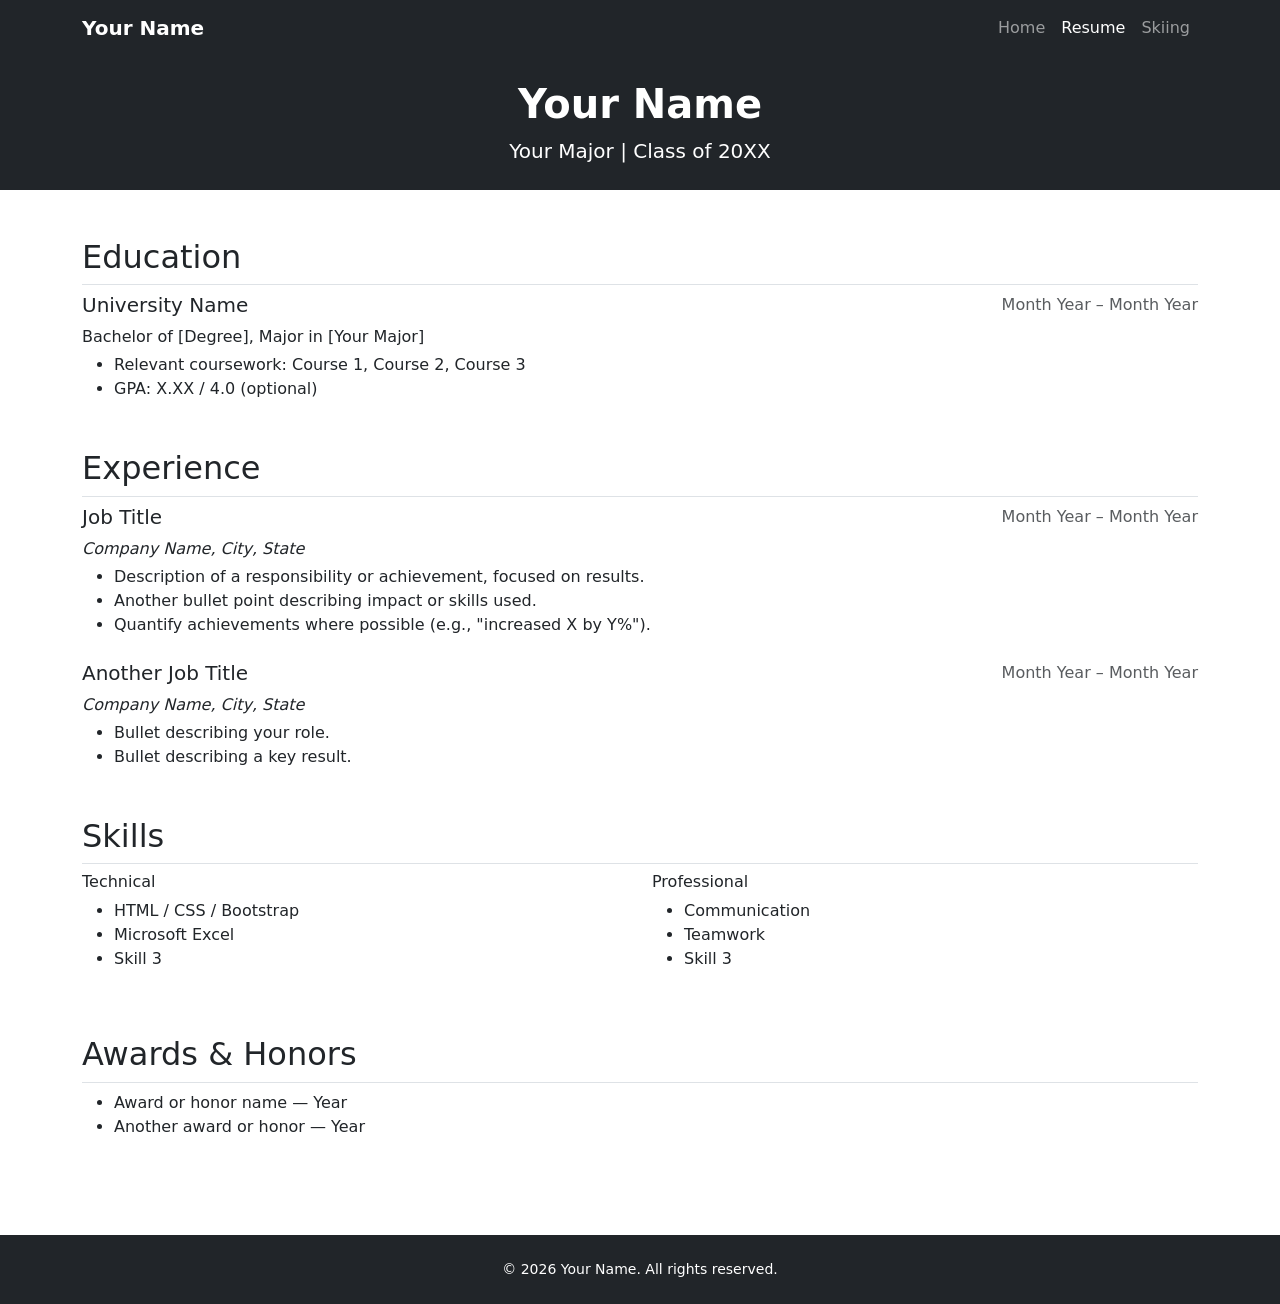
==== resume.html @ d3ef5f90 "Add files via upload" ====
<!DOCTYPE html>
<html lang="en">
<head>
  <meta charset="UTF-8">
  <meta name="viewport" content="width=device-width, initial-scale=1, shrink-to-fit=no">
  <title>Your Name | Resume</title>
  <link href="https://cdn.jsdelivr.net/npm/bootstrap@5.3.3/dist/css/bootstrap.min.css" rel="stylesheet">
  <link rel="stylesheet" href="https://cdnjs.cloudflare.com/ajax/libs/font-awesome/6.5.1/css/all.min.css">
  <link rel="stylesheet" href="css/site.css">
</head>
<body>

  <nav class="navbar navbar-expand-lg navbar-dark bg-dark sticky-top">
    <div class="container">
      <a class="navbar-brand fw-bold" href="index.html">Your Name</a>
      <button class="navbar-toggler" type="button" data-bs-toggle="collapse" data-bs-target="#navMenu">
        <span class="navbar-toggler-icon"></span>
      </button>
      <div class="collapse navbar-collapse" id="navMenu">
        <ul class="navbar-nav ms-auto">
          <li class="nav-item"><a class="nav-link" href="index.html">Home</a></li>
          <li class="nav-item"><a class="nav-link active" href="resume.html">Resume</a></li>
          <li class="nav-item"><a class="nav-link" href="scratch.html">Skiing</a></li>
        </ul>
      </div>
    </div>
  </nav>

  <header class="bg-dark text-white text-center py-4">
    <div class="container">
      <h1 class="fw-bold">Your Name</h1>
      <p class="lead mb-0">Your Major | Class of 20XX</p>
    </div>
  </header>

  <div class="container py-5">

    <!-- Education -->
    <section class="mb-5">
      <h2 class="border-bottom pb-2">Education</h2>
      <div class="d-flex justify-content-between flex-wrap">
        <h5>University Name</h5>
        <span class="text-muted">Month Year – Month Year</span>
      </div>
      <p class="mb-1">Bachelor of [Degree], Major in [Your Major]</p>
      <ul>
        <li>Relevant coursework: Course 1, Course 2, Course 3</li>
        <li>GPA: X.XX / 4.0 (optional)</li>
      </ul>
    </section>

    <!-- Experience -->
    <section class="mb-5">
      <h2 class="border-bottom pb-2">Experience</h2>

      <div class="mb-4">
        <div class="d-flex justify-content-between flex-wrap">
          <h5>Job Title</h5>
          <span class="text-muted">Month Year – Month Year</span>
        </div>
        <p class="mb-1 fst-italic">Company Name, City, State</p>
        <ul>
          <li>Description of a responsibility or achievement, focused on results.</li>
          <li>Another bullet point describing impact or skills used.</li>
          <li>Quantify achievements where possible (e.g., "increased X by Y%").</li>
        </ul>
      </div>

      <div class="mb-4">
        <div class="d-flex justify-content-between flex-wrap">
          <h5>Another Job Title</h5>
          <span class="text-muted">Month Year – Month Year</span>
        </div>
        <p class="mb-1 fst-italic">Company Name, City, State</p>
        <ul>
          <li>Bullet describing your role.</li>
          <li>Bullet describing a key result.</li>
        </ul>
      </div>
    </section>

    <!-- Skills -->
    <section class="mb-5">
      <h2 class="border-bottom pb-2">Skills</h2>
      <div class="row">
        <div class="col-md-6">
          <h6>Technical</h6>
          <ul>
            <li>HTML / CSS / Bootstrap</li>
            <li>Microsoft Excel</li>
            <li>Skill 3</li>
          </ul>
        </div>
        <div class="col-md-6">
          <h6>Professional</h6>
          <ul>
            <li>Communication</li>
            <li>Teamwork</li>
            <li>Skill 3</li>
          </ul>
        </div>
      </div>
    </section>

    <!-- Awards / Honors -->
    <section class="mb-5">
      <h2 class="border-bottom pb-2">Awards &amp; Honors</h2>
      <ul>
        <li>Award or honor name — Year</li>
        <li>Another award or honor — Year</li>
      </ul>
    </section>

  </div>

  <footer class="bg-dark text-white text-center py-4">
    <p class="mb-0 small">&copy; 2026 Your Name. All rights reserved.</p>
  </footer>

  <script src="https://cdn.jsdelivr.net/npm/bootstrap@5.3.3/dist/js/bootstrap.bundle.min.js"></script>
</body>
</html>
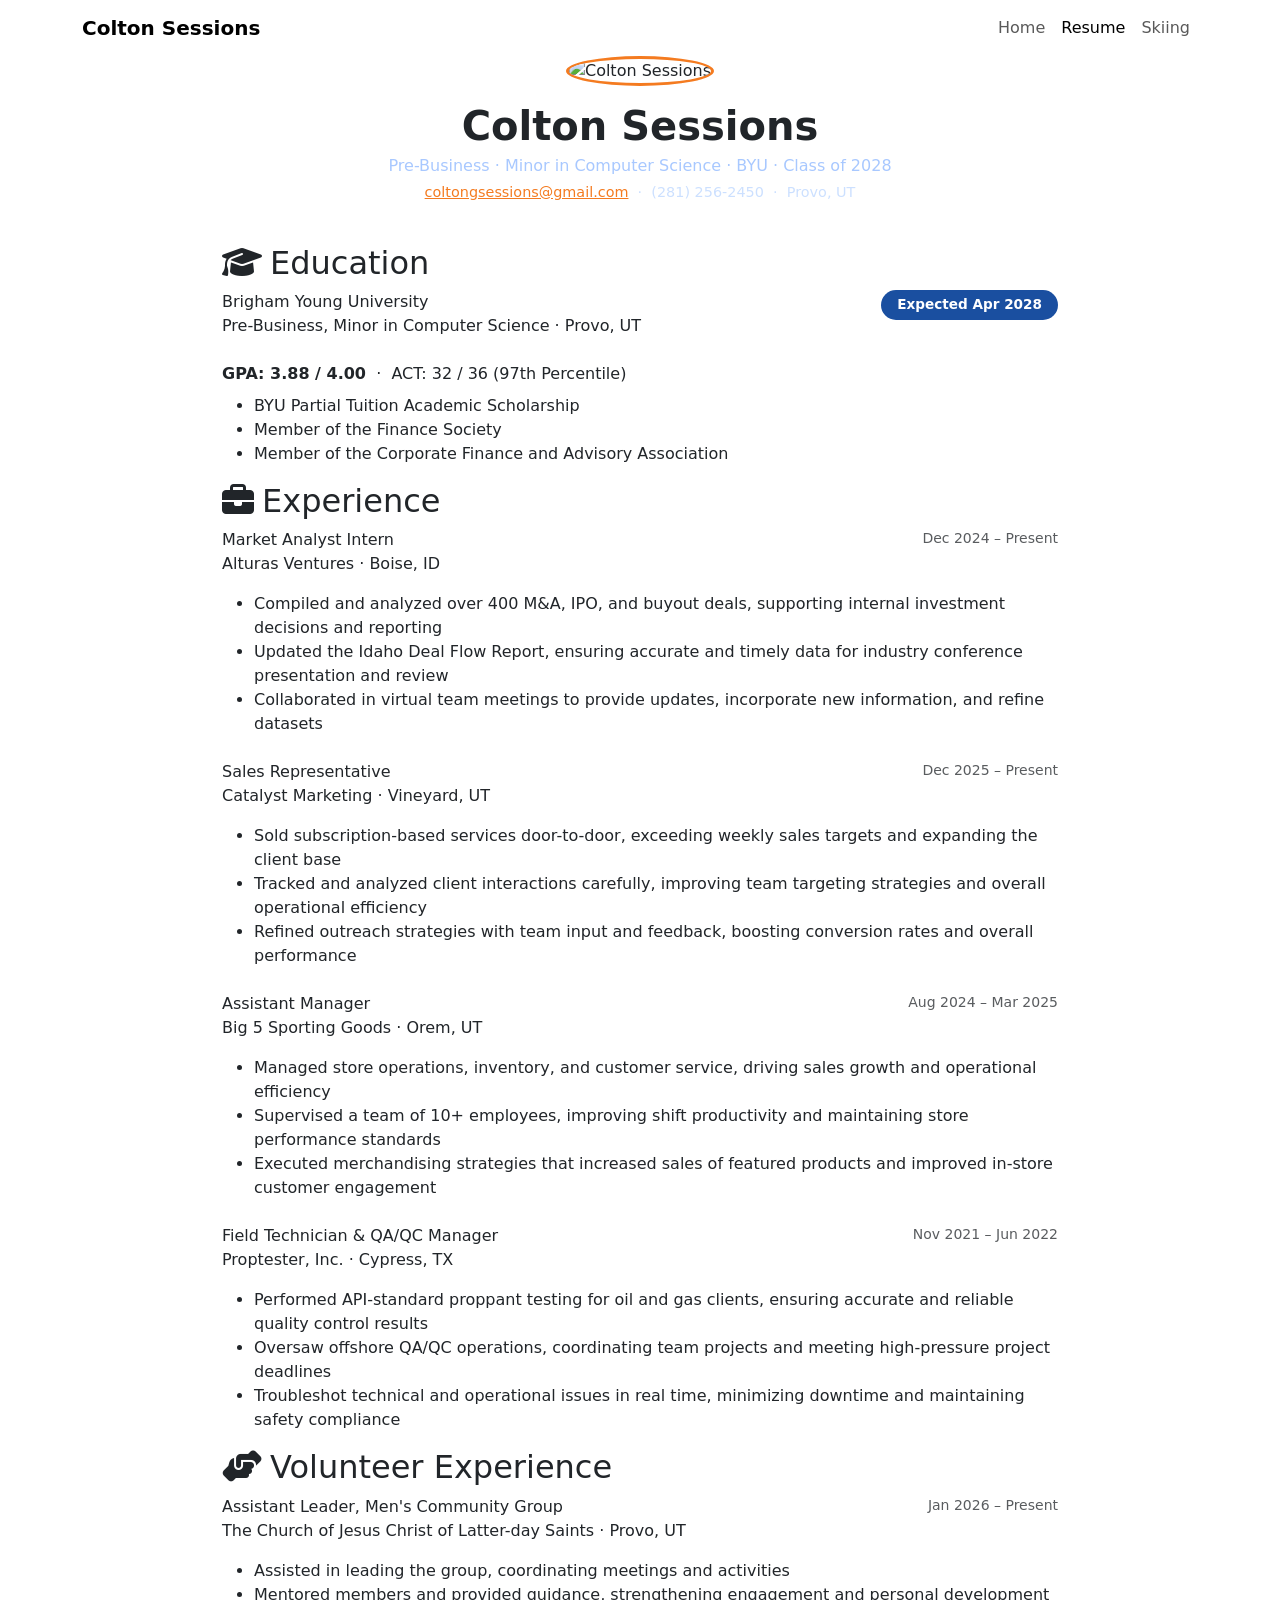
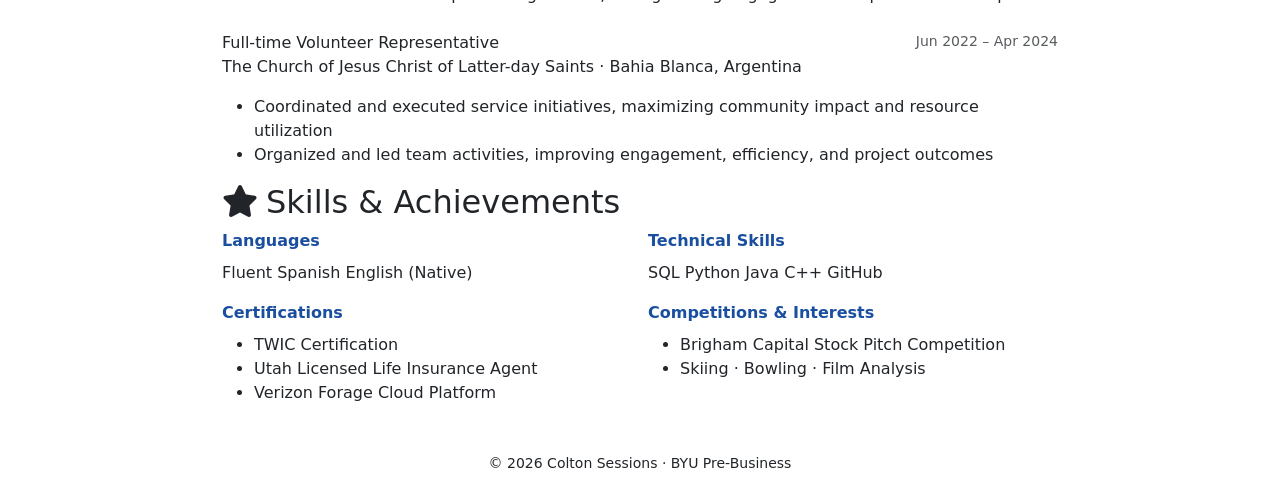
==== commit f48a2906: "Add files via upload" ====
--- a/resume.html
+++ b/resume.html
@@ -3,17 +3,17 @@
 <head>
   <meta charset="UTF-8">
   <meta name="viewport" content="width=device-width, initial-scale=1, shrink-to-fit=no">
-  <title>Your Name | Resume</title>
+  <title>Colton Sessions | Resume</title>
   <link href="https://cdn.jsdelivr.net/npm/bootstrap@5.3.3/dist/css/bootstrap.min.css" rel="stylesheet">
   <link rel="stylesheet" href="https://cdnjs.cloudflare.com/ajax/libs/font-awesome/6.5.1/css/all.min.css">
   <link rel="stylesheet" href="css/site.css">
 </head>
 <body>
 
-  <nav class="navbar navbar-expand-lg navbar-dark bg-dark sticky-top">
+  <nav class="navbar navbar-expand-lg sticky-top">
     <div class="container">
-      <a class="navbar-brand fw-bold" href="index.html">Your Name</a>
-      <button class="navbar-toggler" type="button" data-bs-toggle="collapse" data-bs-target="#navMenu">
+      <a class="navbar-brand fw-bold" href="index.html">Colton Sessions</a>
+      <button class="navbar-toggler border-0" type="button" data-bs-toggle="collapse" data-bs-target="#navMenu">
         <span class="navbar-toggler-icon"></span>
       </button>
       <div class="collapse navbar-collapse" id="navMenu">
@@ -26,95 +26,169 @@
     </div>
   </nav>
 
-  <header class="bg-dark text-white text-center py-4">
+  <!-- Resume Header -->
+  <div class="resume-header text-center">
     <div class="container">
-      <h1 class="fw-bold">Your Name</h1>
-      <p class="lead mb-0">Your Major | Class of 20XX</p>
+      <img src="images/profile.jpg" alt="Colton Sessions"
+           style="width:100px;height:100px;object-fit:cover;border-radius:50%;border:3px solid #f47b20;margin-bottom:16px;">
+      <h1 class="fw-bold mb-1">Colton Sessions</h1>
+      <p class="mb-1" style="color:#a8c8ff;">Pre-Business · Minor in Computer Science · BYU · Class of 2028</p>
+      <p style="color:#cce0ff; font-size:0.9rem;">
+        <a href="mailto:coltongsessions@gmail.com" style="color:#f47b20;">coltongsessions@gmail.com</a>
+        &nbsp;·&nbsp; (281) 256-2450 &nbsp;·&nbsp; Provo, UT
+      </p>
     </div>
-  </header>
+  </div>
 
-  <div class="container py-5">
+  <div class="container py-4" style="max-width:860px;">
 
     <!-- Education -->
-    <section class="mb-5">
-      <h2 class="border-bottom pb-2">Education</h2>
-      <div class="d-flex justify-content-between flex-wrap">
-        <h5>University Name</h5>
-        <span class="text-muted">Month Year – Month Year</span>
+    <div class="resume-section">
+      <h2><i class="fas fa-graduation-cap me-2"></i>Education</h2>
+      <div class="d-flex justify-content-between flex-wrap align-items-start mb-2">
+        <div>
+          <p class="job-title mb-0">Brigham Young University</p>
+          <p class="job-meta"><span class="company">Pre-Business, Minor in Computer Science</span> · Provo, UT</p>
+        </div>
+        <span class="badge rounded-pill px-3 py-2" style="background:#1a4fa0;font-size:0.85rem;">Expected Apr 2028</span>
       </div>
-      <p class="mb-1">Bachelor of [Degree], Major in [Your Major]</p>
-      <ul>
-        <li>Relevant coursework: Course 1, Course 2, Course 3</li>
-        <li>GPA: X.XX / 4.0 (optional)</li>
+      <div class="gpa-highlight">
+        <strong>GPA: 3.88 / 4.00</strong> &nbsp;·&nbsp; ACT: 32 / 36 (97th Percentile)
+      </div>
+      <ul class="mt-2">
+        <li>BYU Partial Tuition Academic Scholarship</li>
+        <li>Member of the Finance Society</li>
+        <li>Member of the Corporate Finance and Advisory Association</li>
       </ul>
-    </section>
+    </div>
 
     <!-- Experience -->
-    <section class="mb-5">
-      <h2 class="border-bottom pb-2">Experience</h2>
+    <div class="resume-section">
+      <h2><i class="fas fa-briefcase me-2"></i>Experience</h2>
 
       <div class="mb-4">
         <div class="d-flex justify-content-between flex-wrap">
-          <h5>Job Title</h5>
-          <span class="text-muted">Month Year – Month Year</span>
+          <p class="job-title mb-0">Market Analyst Intern</p>
+          <span class="text-muted small">Dec 2024 – Present</span>
         </div>
-        <p class="mb-1 fst-italic">Company Name, City, State</p>
+        <p class="job-meta"><span class="company">Alturas Ventures</span> · Boise, ID</p>
         <ul>
-          <li>Description of a responsibility or achievement, focused on results.</li>
-          <li>Another bullet point describing impact or skills used.</li>
-          <li>Quantify achievements where possible (e.g., "increased X by Y%").</li>
+          <li>Compiled and analyzed over 400 M&amp;A, IPO, and buyout deals, supporting internal investment decisions and reporting</li>
+          <li>Updated the Idaho Deal Flow Report, ensuring accurate and timely data for industry conference presentation and review</li>
+          <li>Collaborated in virtual team meetings to provide updates, incorporate new information, and refine datasets</li>
         </ul>
       </div>
 
       <div class="mb-4">
         <div class="d-flex justify-content-between flex-wrap">
-          <h5>Another Job Title</h5>
-          <span class="text-muted">Month Year – Month Year</span>
+          <p class="job-title mb-0">Sales Representative</p>
+          <span class="text-muted small">Dec 2025 – Present</span>
         </div>
-        <p class="mb-1 fst-italic">Company Name, City, State</p>
+        <p class="job-meta"><span class="company">Catalyst Marketing</span> · Vineyard, UT</p>
         <ul>
-          <li>Bullet describing your role.</li>
-          <li>Bullet describing a key result.</li>
+          <li>Sold subscription-based services door-to-door, exceeding weekly sales targets and expanding the client base</li>
+          <li>Tracked and analyzed client interactions carefully, improving team targeting strategies and overall operational efficiency</li>
+          <li>Refined outreach strategies with team input and feedback, boosting conversion rates and overall performance</li>
         </ul>
       </div>
-    </section>
+
+      <div class="mb-4">
+        <div class="d-flex justify-content-between flex-wrap">
+          <p class="job-title mb-0">Assistant Manager</p>
+          <span class="text-muted small">Aug 2024 – Mar 2025</span>
+        </div>
+        <p class="job-meta"><span class="company">Big 5 Sporting Goods</span> · Orem, UT</p>
+        <ul>
+          <li>Managed store operations, inventory, and customer service, driving sales growth and operational efficiency</li>
+          <li>Supervised a team of 10+ employees, improving shift productivity and maintaining store performance standards</li>
+          <li>Executed merchandising strategies that increased sales of featured products and improved in-store customer engagement</li>
+        </ul>
+      </div>
+
+      <div class="mb-2">
+        <div class="d-flex justify-content-between flex-wrap">
+          <p class="job-title mb-0">Field Technician &amp; QA/QC Manager</p>
+          <span class="text-muted small">Nov 2021 – Jun 2022</span>
+        </div>
+        <p class="job-meta"><span class="company">Proptester, Inc.</span> · Cypress, TX</p>
+        <ul>
+          <li>Performed API-standard proppant testing for oil and gas clients, ensuring accurate and reliable quality control results</li>
+          <li>Oversaw offshore QA/QC operations, coordinating team projects and meeting high-pressure project deadlines</li>
+          <li>Troubleshot technical and operational issues in real time, minimizing downtime and maintaining safety compliance</li>
+        </ul>
+      </div>
+    </div>
+
+    <!-- Volunteer -->
+    <div class="resume-section">
+      <h2><i class="fas fa-hands-helping me-2"></i>Volunteer Experience</h2>
+
+      <div class="mb-4">
+        <div class="d-flex justify-content-between flex-wrap">
+          <p class="job-title mb-0">Assistant Leader, Men's Community Group</p>
+          <span class="text-muted small">Jan 2026 – Present</span>
+        </div>
+        <p class="job-meta"><span class="company">The Church of Jesus Christ of Latter-day Saints</span> · Provo, UT</p>
+        <ul>
+          <li>Assisted in leading the group, coordinating meetings and activities</li>
+          <li>Mentored members and provided guidance, strengthening engagement and personal development</li>
+        </ul>
+      </div>
+
+      <div>
+        <div class="d-flex justify-content-between flex-wrap">
+          <p class="job-title mb-0">Full-time Volunteer Representative</p>
+          <span class="text-muted small">Jun 2022 – Apr 2024</span>
+        </div>
+        <p class="job-meta"><span class="company">The Church of Jesus Christ of Latter-day Saints</span> · Bahia Blanca, Argentina</p>
+        <ul>
+          <li>Coordinated and executed service initiatives, maximizing community impact and resource utilization</li>
+          <li>Organized and led team activities, improving engagement, efficiency, and project outcomes</li>
+        </ul>
+      </div>
+    </div>
 
     <!-- Skills -->
-    <section class="mb-5">
-      <h2 class="border-bottom pb-2">Skills</h2>
-      <div class="row">
+    <div class="resume-section">
+      <h2><i class="fas fa-star me-2"></i>Skills &amp; Achievements</h2>
+      <div class="row g-3">
         <div class="col-md-6">
-          <h6>Technical</h6>
-          <ul>
-            <li>HTML / CSS / Bootstrap</li>
-            <li>Microsoft Excel</li>
-            <li>Skill 3</li>
+          <p class="fw-bold mb-2" style="color:#1a4fa0;">Languages</p>
+          <span class="skill-badge orange">Fluent Spanish</span>
+          <span class="skill-badge orange">English (Native)</span>
+        </div>
+        <div class="col-md-6">
+          <p class="fw-bold mb-2" style="color:#1a4fa0;">Technical Skills</p>
+          <span class="skill-badge">SQL</span>
+          <span class="skill-badge">Python</span>
+          <span class="skill-badge">Java</span>
+          <span class="skill-badge">C++</span>
+          <span class="skill-badge">GitHub</span>
+        </div>
+        <div class="col-md-6">
+          <p class="fw-bold mb-2" style="color:#1a4fa0;">Certifications</p>
+          <ul class="mb-0">
+            <li>TWIC Certification</li>
+            <li>Utah Licensed Life Insurance Agent</li>
+            <li>Verizon Forage Cloud Platform</li>
           </ul>
         </div>
         <div class="col-md-6">
-          <h6>Professional</h6>
-          <ul>
-            <li>Communication</li>
-            <li>Teamwork</li>
-            <li>Skill 3</li>
+          <p class="fw-bold mb-2" style="color:#1a4fa0;">Competitions &amp; Interests</p>
+          <ul class="mb-0">
+            <li>Brigham Capital Stock Pitch Competition</li>
+            <li>Skiing · Bowling · Film Analysis</li>
           </ul>
         </div>
       </div>
-    </section>
-
-    <!-- Awards / Honors -->
-    <section class="mb-5">
-      <h2 class="border-bottom pb-2">Awards &amp; Honors</h2>
-      <ul>
-        <li>Award or honor name — Year</li>
-        <li>Another award or honor — Year</li>
-      </ul>
-    </section>
+    </div>
 
   </div>
 
-  <footer class="bg-dark text-white text-center py-4">
-    <p class="mb-0 small">&copy; 2026 Your Name. All rights reserved.</p>
+  <footer class="py-4 text-center">
+    <div class="container">
+      <p class="mb-0 small">&copy; 2026 Colton Sessions · BYU Pre-Business</p>
+    </div>
   </footer>
 
   <script src="https://cdn.jsdelivr.net/npm/bootstrap@5.3.3/dist/js/bootstrap.bundle.min.js"></script>
